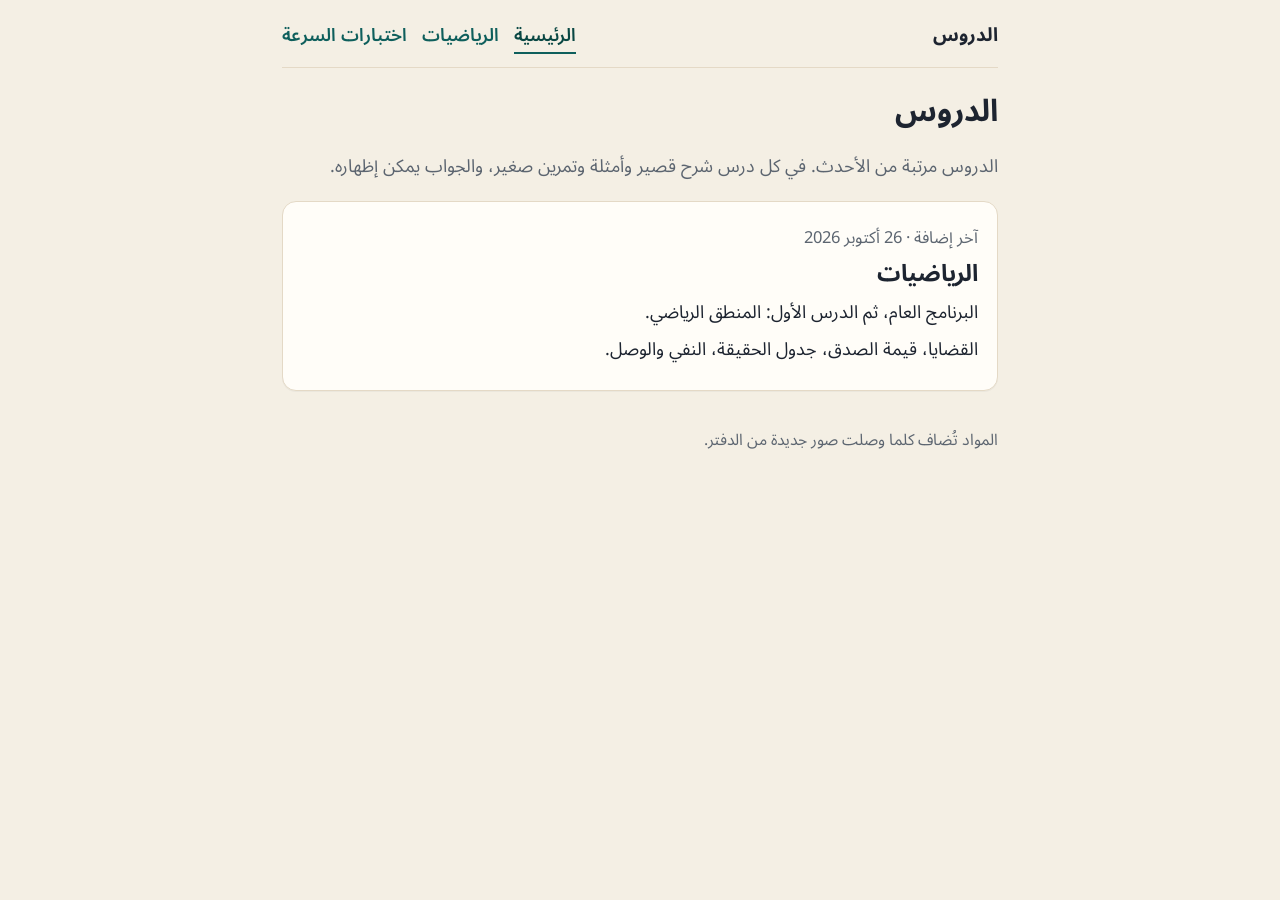
==== index.html @ 8f0ec37c "Update study notes site." ====
<!DOCTYPE html>
<html lang="ar" dir="rtl">
<head>
  <meta charset="utf-8">
  <meta name="viewport" content="width=device-width, initial-scale=1">
  <title>الدروس</title>
  <link rel="preconnect" href="https://fonts.googleapis.com">
  <link rel="preconnect" href="https://fonts.gstatic.com" crossorigin>
  <link href="https://fonts.googleapis.com/css2?family=Noto+Sans+Arabic:wght@400;600;700&display=swap" rel="stylesheet">
  <link rel="stylesheet" href="style.css">
</head>
<body>
  <div class="wrap">
    <header class="site">
      <p class="who"><a href="index.html">الدروس</a></p>
      <nav>
        <a href="index.html" aria-current="page">الرئيسية</a>
        <a href="math/index.html">الرياضيات</a>
        <a href="speed/index.html">اختبارات السرعة</a>
      </nav>
    </header>

    <h1>الدروس</h1>
    <p class="lede">الدروس مرتبة من الأحدث. في كل درس شرح قصير وأمثلة وتمرين صغير، والجواب يمكن إظهاره.</p>

    <a class="card" href="math/index.html">
      <p class="meta">آخر إضافة · 26 أكتوبر 2026</p>
      <h2>الرياضيات</h2>
      <p>البرنامج العام، ثم الدرس الأول: المنطق الرياضي.</p>
      <p>القضايا، قيمة الصدق، جدول الحقيقة، النفي والوصل.</p>
    </a>

    <footer>المواد تُضاف كلما وصلت صور جديدة من الدفتر.</footer>
  </div>
</body>
</html>
---- style.css ----
:root {
  --paper: #f4efe4;
  --sheet: #fffdf8;
  --ink: #1d2430;
  --muted: #5c6570;
  --line: #e4d9c6;
  --teal: #0e5f5c;
  --teal-dark: #094743;
  --highlight: #ffe8a3;
  --soft: #e7f3f1;
  --warn: #fff4e0;
  --warn-line: #e2b15a;
  --ok: #e5f4ea;
  --gap: #fdecea;
  --gap-line: #e3a39a;
  --shadow: 0 1px 0 rgba(29, 36, 48, 0.04);
  --max: 42rem;
}

* { box-sizing: border-box; }

html { font-size: 112%; }

body {
  margin: 0;
  background: var(--paper);
  color: var(--ink);
  font-family: "Noto Sans Arabic", "Segoe UI", Tahoma, sans-serif;
  line-height: 1.85;
}

a { color: var(--teal); }

a:hover { color: var(--teal-dark); }

.wrap {
  max-width: var(--max);
  margin: 0 auto;
  padding: 1rem 1rem 3rem;
}

header.site {
  display: flex;
  flex-wrap: wrap;
  align-items: baseline;
  justify-content: space-between;
  gap: 0.5rem 1rem;
  margin-bottom: 1.25rem;
  padding-bottom: 0.75rem;
  border-bottom: 1px solid var(--line);
}

header.site .who {
  margin: 0;
  font-weight: 700;
  font-size: 1.05rem;
}

header.site .who a {
  color: inherit;
  text-decoration: none;
}

nav {
  display: flex;
  flex-wrap: wrap;
  gap: 0.35rem 0.85rem;
}

nav a {
  text-decoration: none;
  font-weight: 600;
}

nav a[aria-current="page"] {
  color: var(--teal-dark);
  border-bottom: 2px solid var(--teal);
}

h1 {
  font-size: 1.7rem;
  line-height: 1.35;
  margin: 0 0 0.4rem;
}

h2 {
  font-size: 1.3rem;
  line-height: 1.4;
  margin: 2rem 0 0.6rem;
}

h3 {
  font-size: 1.08rem;
  margin: 1.4rem 0 0.4rem;
}

.lede, .meta { color: var(--muted); }

.meta { margin: 0 0 0.8rem; font-size: 0.92rem; }

.card, .sheet, .callout, details.exercise {
  background: var(--sheet);
  border: 1px solid var(--line);
  border-radius: 14px;
  box-shadow: var(--shadow);
}

.card {
  display: block;
  padding: 1rem 1.1rem 1.1rem;
  text-decoration: none;
  color: inherit;
  margin: 0.8rem 0;
}

.card:hover { border-color: #c9bfae; }

.card h2 { margin: 0.15rem 0 0.35rem; }

.card p { margin: 0.2rem 0; }

.sheet { padding: 0.2rem 1.05rem 1.1rem; margin: 0.8rem 0 1rem; }

.def {
  background: var(--highlight);
  border-radius: 10px;
  padding: 0.75rem 0.9rem;
  margin: 0.7rem 0;
}

.callout {
  padding: 0.75rem 0.95rem;
  margin: 0.9rem 0;
  background: var(--warn);
  border-color: var(--warn-line);
}

.callout.calm {
  background: var(--soft);
  border-color: #b7d6d2;
}

.eq {
  direction: ltr;
  unicode-bidi: isolate;
  display: inline-block;
  font-family: "Cambria Math", "STIX Two Math", "Times New Roman", serif;
  font-weight: 600;
}

.table-wrap {
  overflow-x: auto;
  margin: 0.7rem 0 1rem;
  -webkit-overflow-scrolling: touch;
}

table {
  border-collapse: collapse;
  width: 100%;
  background: #fff;
  font-size: 0.98rem;
}

th, td {
  border: 1px solid var(--line);
  padding: 0.4rem 0.65rem;
  text-align: center;
  vertical-align: middle;
}

th {
  background: var(--soft);
  font-weight: 700;
}

td.label, th.label { text-align: right; white-space: nowrap; }

table.prose td, table.prose th { text-align: right; }

tr.added td { background: #f3faf6; }

ul, ol { padding-inline-start: 1.25rem; }

li { margin: 0.25rem 0; }

details.exercise { padding: 0.7rem 0.95rem; margin: 0.7rem 0; }

details.exercise summary {
  cursor: pointer;
  font-weight: 700;
  min-height: 44px;
  display: flex;
  align-items: center;
}

details.answer { margin-top: 0.35rem; }

details.answer summary {
  cursor: pointer;
  color: var(--teal);
  font-weight: 700;
  min-height: 44px;
  display: flex;
  align-items: center;
}

.sources { list-style: none; padding: 0; }

.sources li { margin: 0.45rem 0; }

.sources a { font-weight: 600; }

.tag {
  display: inline-block;
  background: var(--soft);
  color: var(--teal-dark);
  border-radius: 999px;
  padding: 0.05rem 0.6rem;
  font-size: 0.82rem;
  font-weight: 700;
}

footer {
  margin-top: 2rem;
  color: var(--muted);
  font-size: 0.88rem;
}

.status-new { background: var(--soft); }
.status-review { background: var(--warn); }
.status-gap { background: var(--gap); }
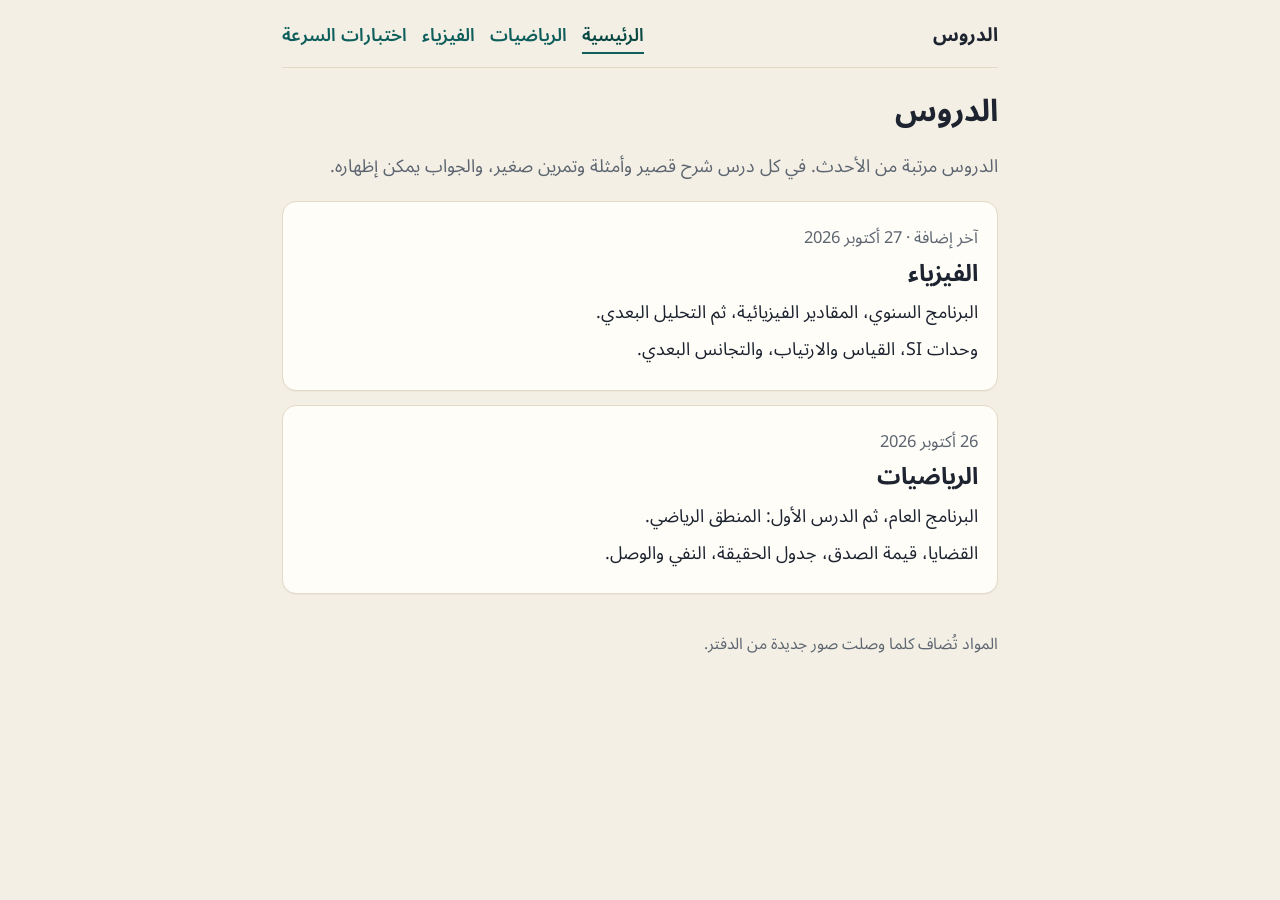
==== commit 106d8787: "Update study notes site." ====
--- a/index.html
+++ b/index.html
@@ -16,6 +16,7 @@
       <nav>
         <a href="index.html" aria-current="page">الرئيسية</a>
         <a href="math/index.html">الرياضيات</a>
+        <a href="physics/index.html">الفيزياء</a>
         <a href="speed/index.html">اختبارات السرعة</a>
       </nav>
     </header>
@@ -23,8 +24,15 @@
     <h1>الدروس</h1>
     <p class="lede">الدروس مرتبة من الأحدث. في كل درس شرح قصير وأمثلة وتمرين صغير، والجواب يمكن إظهاره.</p>
 
+    <a class="card" href="physics/index.html">
+      <p class="meta">آخر إضافة · 27 أكتوبر 2026</p>
+      <h2>الفيزياء</h2>
+      <p>البرنامج السنوي، المقادير الفيزيائية، ثم التحليل البعدي.</p>
+      <p>وحدات SI، القياس والارتياب، والتجانس البعدي.</p>
+    </a>
+
     <a class="card" href="math/index.html">
-      <p class="meta">آخر إضافة · 26 أكتوبر 2026</p>
+      <p class="meta">26 أكتوبر 2026</p>
       <h2>الرياضيات</h2>
       <p>البرنامج العام، ثم الدرس الأول: المنطق الرياضي.</p>
       <p>القضايا، قيمة الصدق، جدول الحقيقة، النفي والوصل.</p>
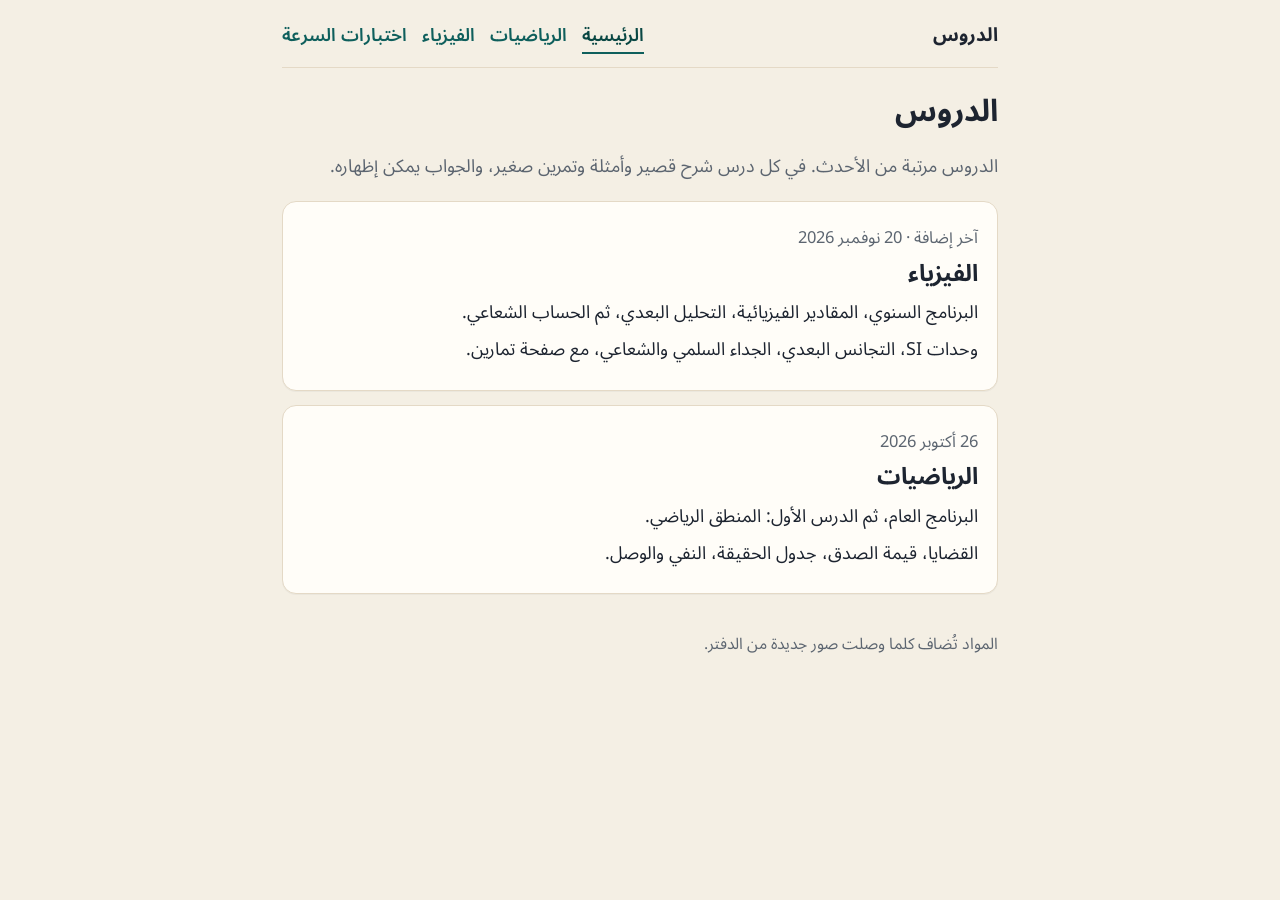
==== commit eeec4b84: "Update study notes site." ====
--- a/index.html
+++ b/index.html
@@ -25,10 +25,10 @@
     <p class="lede">الدروس مرتبة من الأحدث. في كل درس شرح قصير وأمثلة وتمرين صغير، والجواب يمكن إظهاره.</p>
 
     <a class="card" href="physics/index.html">
-      <p class="meta">آخر إضافة · 27 أكتوبر 2026</p>
+      <p class="meta">آخر إضافة · 20 نوفمبر 2026</p>
       <h2>الفيزياء</h2>
-      <p>البرنامج السنوي، المقادير الفيزيائية، ثم التحليل البعدي.</p>
-      <p>وحدات SI، القياس والارتياب، والتجانس البعدي.</p>
+      <p>البرنامج السنوي، المقادير الفيزيائية، التحليل البعدي، ثم الحساب الشعاعي.</p>
+      <p>وحدات SI، التجانس البعدي، الجداء السلمي والشعاعي، مع صفحة تمارين.</p>
     </a>
 
     <a class="card" href="math/index.html">
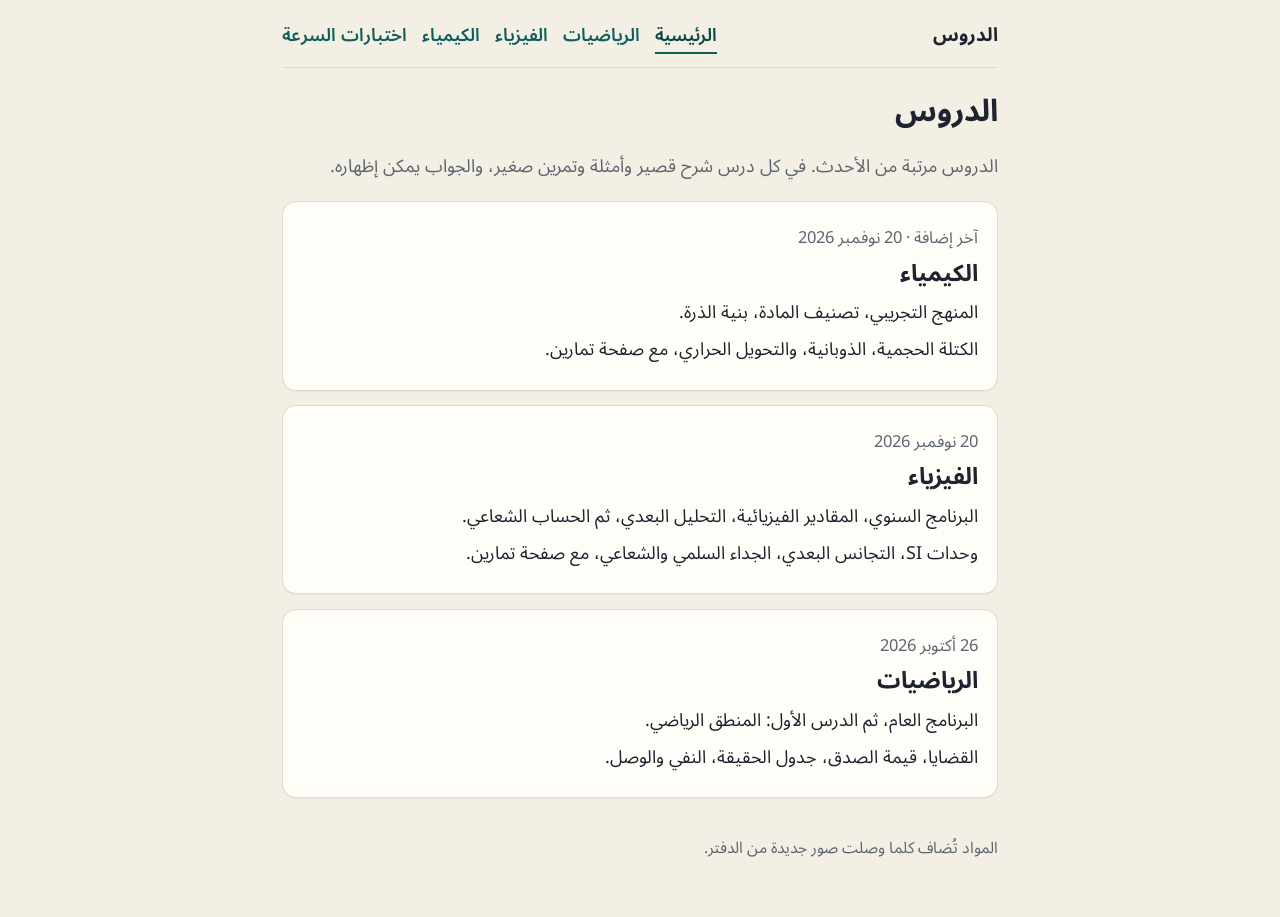
==== commit 1a3be6f2: "Update study notes site." ====
--- a/index.html
+++ b/index.html
@@ -17,6 +17,7 @@
         <a href="index.html" aria-current="page">الرئيسية</a>
         <a href="math/index.html">الرياضيات</a>
         <a href="physics/index.html">الفيزياء</a>
+        <a href="chemistry/index.html">الكيمياء</a>
         <a href="speed/index.html">اختبارات السرعة</a>
       </nav>
     </header>
@@ -24,8 +25,15 @@
     <h1>الدروس</h1>
     <p class="lede">الدروس مرتبة من الأحدث. في كل درس شرح قصير وأمثلة وتمرين صغير، والجواب يمكن إظهاره.</p>
 
+    <a class="card" href="chemistry/index.html">
+      <p class="meta">آخر إضافة · 20 نوفمبر 2026</p>
+      <h2>الكيمياء</h2>
+      <p>المنهج التجريبي، تصنيف المادة، بنية الذرة.</p>
+      <p>الكتلة الحجمية، الذوبانية، والتحويل الحراري، مع صفحة تمارين.</p>
+    </a>
+
     <a class="card" href="physics/index.html">
-      <p class="meta">آخر إضافة · 20 نوفمبر 2026</p>
+      <p class="meta">20 نوفمبر 2026</p>
       <h2>الفيزياء</h2>
       <p>البرنامج السنوي، المقادير الفيزيائية، التحليل البعدي، ثم الحساب الشعاعي.</p>
       <p>وحدات SI، التجانس البعدي، الجداء السلمي والشعاعي، مع صفحة تمارين.</p>
